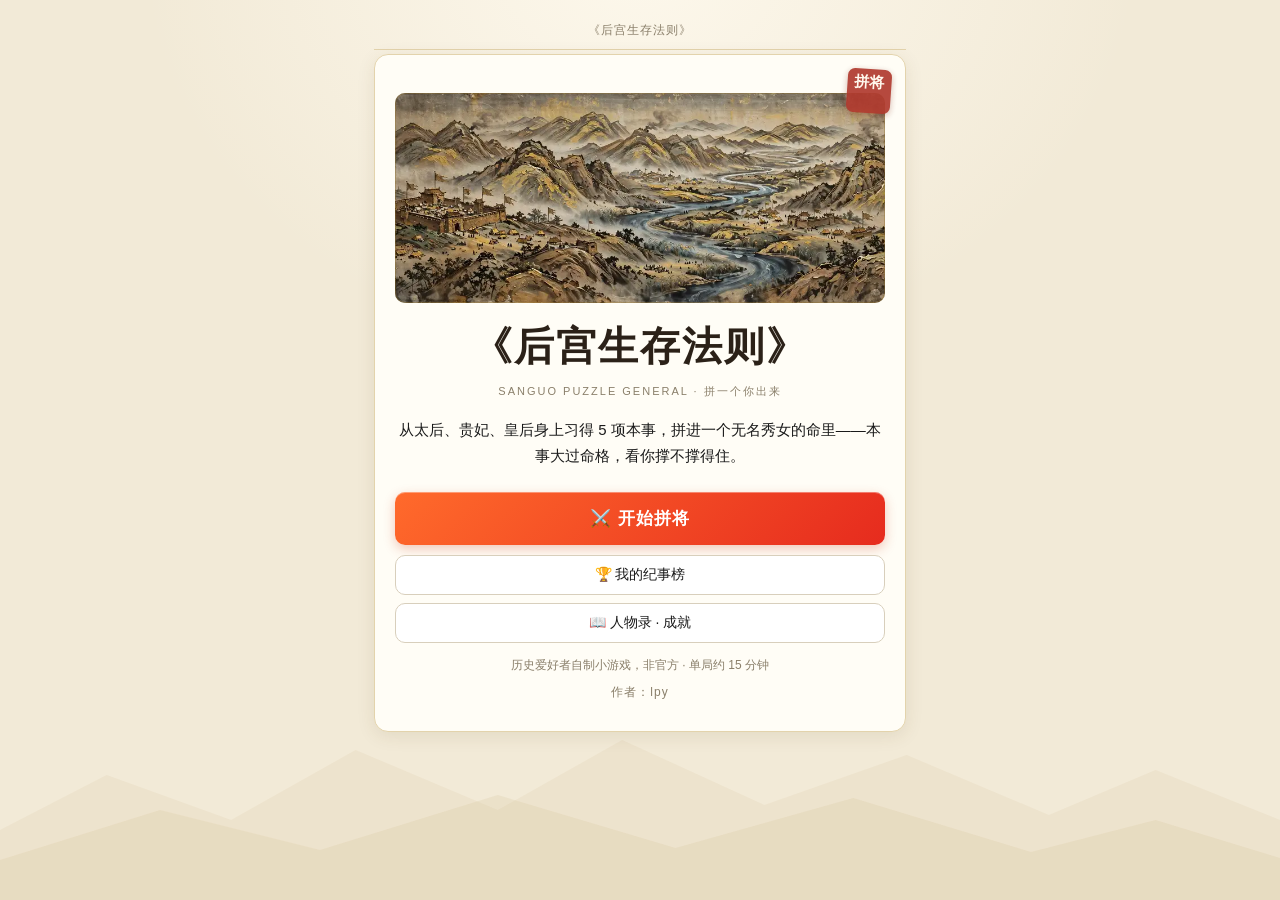
==== palace/index.html @ d4890fef "palace: 后宫生存法则小红书版预览入库" ====
<!DOCTYPE html>
<html lang="zh-CN">
<head>
<meta charset="UTF-8">
<meta name="viewport" content="width=device-width, initial-scale=1, viewport-fit=cover">
<title>《后宫生存法则》· 三国版</title>
<style>
/* 《后宫生存法则》· 三国版 —— style.css（色值依任务书 §1 锁死） */
* { box-sizing: border-box; margin: 0; padding: 0; }
body { background: #F7F1E5; color: #1A1A1A; font-family: -apple-system, "PingFang SC", "Microsoft YaHei", sans-serif; }
.wrap { max-width: 560px; margin: 0 auto; padding: 16px 14px 48px; }
.hidden { display: none !important; }
.progress { text-align: center; font-size: 12px; color: #8a7f6a; padding: 6px 0 12px; letter-spacing: 1px; }
.card { background: #FFFFFF; border-radius: 14px; padding: 20px 18px; margin-bottom: 14px; box-shadow: 0 2px 10px rgba(26,26,26,.06); }
h2 { font-size: 19px; margin-bottom: 8px; }
h3 { font-size: 15px; margin-bottom: 8px; }
.hint { font-size: 13px; color: #8a7f6a; margin-bottom: 12px; }
.btn-primary { background: linear-gradient(135deg,#FF6A2B,#E62B1E); color: #fff; border: none; border-radius: 10px; padding: 12px 18px; font-size: 15px; font-weight: 700; cursor: pointer; width: 100%; }
.btn-primary:disabled { opacity: .4; cursor: not-allowed; }
.btn-big { padding: 15px 18px; font-size: 17px; }
.btn-ghost { background: #fff; color: #1A1A1A; border: 1.5px solid #d8cfbc; border-radius: 10px; padding: 10px 14px; font-size: 14px; cursor: pointer; }
.btn-ghost:disabled { opacity: .4; cursor: not-allowed; }
.btn-ghost.on { border-color: #E62B1E; color: #E62B1E; background: #fff5ef; font-weight: 700; }

/* 首页 */
.hero { text-align: center; padding: 38px 20px 30px; }
.hero-title { font-size: 34px; font-weight: 900; letter-spacing: 2px; }
.hero-sub { font-size: 11px; color: #8a7f6a; letter-spacing: 2px; margin: 10px 0 18px; }
.hero-tag { font-size: 15px; line-height: 1.7; margin-bottom: 24px; }
.hero-note { font-size: 12px; color: #8a7f6a; margin-top: 14px; }
.byline { text-align: center; font-size: 12px; color: #8a7f6a; letter-spacing: 1px; margin-top: 10px; }

/* 设定卡片 */
.card-list { display: flex; flex-direction: column; gap: 10px; }
.pick-card { text-align: left; background: #fdfaf3; border: 2px solid #e7ddc8; border-radius: 12px; padding: 13px 14px; cursor: pointer; width: 100%; }
.pick-card.active { border-color: #E62B1E; background: #fff5ef; }
.pick-name { font-size: 16px; font-weight: 800; }
.pick-desc { font-size: 13px; color: #6d6350; margin-top: 3px; line-height: 1.5; }
#btn-to-draft { margin-top: 2px; }

/* 习技 */
.draft-head { display: flex; justify-content: space-between; align-items: baseline; }
.draft-count { font-size: 13px; color: #8a7f6a; }
.faction-name { font-size: 15px; font-weight: 700; margin: 8px 0 10px; }
.people-grid { display: grid; grid-template-columns: 1fr 1fr; gap: 10px; }
.person-card { text-align: left; background: #fdfaf3; border: 2px solid #e7ddc8; border-radius: 12px; padding: 12px; cursor: pointer; }
.person-card.active { border-color: #E62B1E; background: #fff5ef; }
.person-card.tier-top { border-color: #C9A227; background: #fffbe8; }
.person-name { font-size: 17px; font-weight: 800; }
.person-meta { font-size: 12px; color: #6d6350; margin-top: 2px; }
.attr-grid { display: grid; grid-template-columns: repeat(4, 1fr); gap: 8px; margin-top: 12px; }
.attr-btn { background: #fdfaf3; border: 1.5px solid #e7ddc8; border-radius: 10px; padding: 9px 4px; cursor: pointer; text-align: center; }
.attr-btn:disabled { opacity: .35; cursor: not-allowed; }
.attr-btn .a-name { font-size: 12px; color: #6d6350; }
.attr-btn .a-val { font-size: 18px; font-weight: 800; }
.attr-btn .a-val.warn { color: #E62B1E; }
.mine-panel { margin: 10px 0 14px; background: #fdfaf3; border: 1.5px dashed #d8cfbc; border-radius: 12px; padding: 12px; }
.mine-title { font-size: 13px; font-weight: 700; color: #6d6350; }
.mine-panel .attr-grid { margin-top: 8px; }
.attr-cell.empty { opacity: .45; }
.draft-foot { margin-top: 14px; }
.locked-line { margin-top: 12px; font-size: 12.5px; color: #6d6350; line-height: 1.8; }

/* 揭幕 */
.unveil-title { font-size: 28px; font-weight: 900; text-align: center; margin: 8px 0 4px; }
.unveil-lines { text-align: center; font-size: 14px; color: #6d6350; line-height: 1.9; margin-bottom: 8px; }
.unveil-lines b { color: #E62B1E; }
.attr-cell { background: #fdfaf3; border: 1.5px solid #e7ddc8; border-radius: 10px; padding: 9px 4px; text-align: center; }
.attr-cell .a-name { font-size: 12px; color: #6d6350; }
.attr-cell .a-val { font-size: 18px; font-weight: 800; }
#btn-to-chapters { margin-top: 16px; }

/* 章节 */
.resbar { display: flex; gap: 8px; flex-wrap: wrap; margin-bottom: 12px; }
.resbar .res { background: #fff; border-radius: 999px; padding: 6px 12px; font-size: 13px; font-weight: 700; box-shadow: 0 1px 4px rgba(26,26,26,.06); }
.resbar .res.warn { color: #E62B1E; }
.ch-head { display: flex; align-items: baseline; gap: 10px; }
.ch-head span { font-size: 13px; color: #8a7f6a; }
.ch-brief { font-size: 15px; line-height: 1.7; margin: 8px 0 14px; }
.ch-brief .deduct { display: block; font-size: 12.5px; color: #8a7f6a; margin-top: 6px; }
.opt-list { display: flex; flex-direction: column; gap: 10px; }
.opt-btn { text-align: left; background: #fdfaf3; border: 2px solid #e7ddc8; border-radius: 12px; padding: 13px 14px; cursor: pointer; font-size: 15px; width: 100%; }
.opt-btn:hover { border-color: #FF6A2B; }
.opt-btn .opt-sub { display: block; font-size: 12.5px; color: #8a7f6a; margin-top: 4px; }
.ch-result { margin-top: 6px; font-size: 15px; line-height: 1.7; }
.ch-result .r-head { font-weight: 800; margin-bottom: 6px; }
.ch-result .r-bio { color: #4c4433; }
.ch-result .r-after { font-size: 13px; color: #8a7f6a; margin: 8px 0 12px; }
.biog-list p { font-size: 13.5px; line-height: 1.75; color: #4c4433; margin-bottom: 4px; }
.biog-list p b { color: #1A1A1A; }

/* 结局 */
.ending-card { text-align: center; padding: 30px 20px; }
.ending-name { font-size: 30px; font-weight: 900; }
.ending-quote { font-size: 15px; color: #6d6350; margin: 10px 0 4px; }
.ending-stats { font-size: 14px; line-height: 2; color: #4c4433; margin: 10px 0; }
.ending-score { font-size: 21px; font-weight: 900; color: #E62B1E; margin-bottom: 18px; }

/* 海报 */
.poster { padding: 26px 20px; }
.poster-head { font-size: 20px; font-weight: 900; text-align: center; letter-spacing: 1px; }
.poster-sub { text-align: center; font-size: 13px; color: #6d6350; margin: 10px 0 16px; line-height: 1.8; }
.poster-body p { font-size: 14.5px; line-height: 1.85; margin-bottom: 7px; }
.poster-ending { font-size: 16px; font-weight: 800; margin-top: 14px; }
.poster-score { font-size: 19px; font-weight: 900; color: #E62B1E; margin-top: 6px; }
.poster-share { font-size: 12.5px; color: #8a7f6a; background: #fdfaf3; border-radius: 10px; padding: 10px 12px; margin-top: 16px; line-height: 1.7; }
.poster-actions { display: flex; gap: 10px; margin-top: 14px; }
.poster-actions .btn-primary { flex: 1.4; }
.poster-actions .btn-ghost { flex: 1; }
.copied { text-align: center; font-size: 13px; color: #E62B1E; margin-top: 10px; }

/* v2：评级与战报分段 */
.grade { display: inline-block; font-size: 10px; font-weight: 800; color: #E62B1E; background: #fff0e8; border-radius: 5px; padding: 1px 5px; margin-left: 4px; vertical-align: 2px; }
.a-grade { font-size: 10.5px; font-weight: 800; color: #E62B1E; }
.person-top { font-size: 12px; color: #4c4433; margin-top: 5px; line-height: 1.6; }
.opt-preview { display: block; font-size: 12px; color: #4c4433; margin-top: 4px; }
.ch-checks { display: block; font-size: 12.5px; color: #6d6350; margin-top: 6px; }
.reveal { opacity: 0; transform: translateY(4px); transition: opacity .35s ease, transform .35s ease; }
.reveal.on { opacity: 1; transform: none; }

/* 事件弹窗 */
.modal { position: fixed; inset: 0; background: rgba(26,26,26,.45); display: flex; align-items: center; justify-content: center; padding: 18px; z-index: 50; }
.modal-inner { background: #fff; border-radius: 16px; padding: 22px 18px; max-width: 520px; width: 100%; max-height: 86vh; overflow-y: auto; }
.modal-title { font-size: 20px; font-weight: 900; margin-bottom: 8px; }
.ev-story { font-size: 14.5px; line-height: 1.75; }
.ev-focus { font-size: 13px; color: #8a7f6a; margin: 8px 0 14px; }
.ev-result { font-size: 14.5px; line-height: 1.75; white-space: pre-line; }
#btn-ev-close { margin-top: 14px; }

/* ---------- v4 视觉：头像精灵图 + 宣纸水墨 ---------- */
.avatar { display: block; width: 62%; aspect-ratio: 3 / 4; border-radius: 8px; margin: 0 auto 8px;
  background-image: url("./assets/avatar-sprite-2.webp");
  background-size: 600% 500%; background-repeat: no-repeat; background-color: #e9dfc9;
  box-shadow: inset 0 0 0 1px rgba(146, 116, 48, .45); }
.avatar.b2 { background-image: url("./assets/avatar-sprite-2.webp"); background-size: 600% 500%; }
.avatar.med { width: 60px; margin: 0 auto 10px; }
.people-grid { align-items: start; }
body { background: #F7F1E5 radial-gradient(ellipse at 50% -10%, #fdf8ec 0%, rgba(253,248,236,0) 55%); }
.hero-title, h2, .ch-head h2, .person-name, .pick-name { font-family: "Noto Serif SC", "Songti SC", "STSong", "SimSun", serif; }
.card { border: 1px solid #eadfc6; }
.ch-art { width: 100%; aspect-ratio: 16 / 9; border-radius: 10px; margin-bottom: 12px;
  background-size: cover; background-position: center; background-color: #e9dfc9;
  box-shadow: inset 0 0 0 1px rgba(146, 116, 48, .35); }

/* ---------- v4.1 视觉优化：山水之间 ---------- */
body { background-color: #f2ead7; background-image: radial-gradient(ellipse at 50% -10%, #fdf8ec 0%, rgba(253,248,236,0) 55%); background-repeat: no-repeat; background-position: top center; background-size: 100% 60%; }
body::after { content: ''; position: fixed; left: 0; right: 0; bottom: 0; height: 220px; z-index: -1; pointer-events: none; background: url("data:image/svg+xml,%3Csvg xmlns='http://www.w3.org/2000/svg' width='1440' height='220' viewBox='0 0 1440 220' preserveAspectRatio='none'%3E%3Cpath d='M0 220 L0 150 L120 95 L260 140 L400 70 L560 130 L700 60 L860 125 L1020 75 L1180 135 L1300 90 L1440 140 L1440 220 Z' fill='%23d9c9a3' fill-opacity='0.20'/%3E%3Cpath d='M0 220 L0 180 L180 130 L360 170 L560 115 L760 168 L960 118 L1160 172 L1300 140 L1440 178 L1440 220 Z' fill='%23c9b384' fill-opacity='0.16'/%3E%3C/svg%3E") no-repeat bottom center / 100% 220px; }
.card { background: #fffdf6; border: 1px solid #e3d3ac; box-shadow: 0 4px 18px rgba(90, 70, 30, .10); }
.hero { position: relative; overflow: hidden; }
.hero-art { width: 100%; aspect-ratio: 21 / 9; border-radius: 10px; margin-bottom: 16px;
  background-image: url("[data-uri]"); background-size: cover; background-position: center;
  box-shadow: inset 0 0 0 1px rgba(146, 116, 48, .40); }
.seal { position: absolute; top: 14px; right: 14px; width: 44px; height: 44px; padding: 5px;
  background: #b03a2e; color: #fff8ec; font-family: "Noto Serif SC", "Songti SC", serif; font-weight: 900;
  font-size: 15px; line-height: 1.15; text-align: center; border-radius: 7px; transform: rotate(4deg);
  box-shadow: 0 2px 6px rgba(120, 40, 25, .35); opacity: .92; z-index: 2; }
.hero-title { font-size: 40px; color: #2b2118; }
h2 { position: relative; padding-left: 12px; }
h2::before { content: ''; position: absolute; left: 0; top: 3px; bottom: 3px; width: 4px; border-radius: 2px; background: linear-gradient(#c8452c, #C9A227); }
.btn-primary { letter-spacing: 1px; box-shadow: 0 4px 12px rgba(200, 60, 30, .28), inset 0 1px 0 rgba(255,255,255,.35); }
.btn-primary:active { transform: translateY(1px); }
.opt-btn, .person-card, .pick-card { transition: transform .12s ease, box-shadow .12s ease, border-color .12s ease; }
.opt-btn:hover, .person-card:hover, .pick-card:hover { transform: translateY(-1px); box-shadow: 0 5px 14px rgba(90, 70, 30, .13); }
.person-card.tier-top { background: linear-gradient(160deg, #fffbe8, #fdf3d0); }
.resbar .res { border: 1px solid #e7ddc8; background: #fffdf6; }
#screen-chapter .card:first-of-type { position: relative; overflow: hidden; }
#screen-chapter .card:first-of-type::after { content: '戰'; position: absolute; right: -14px; bottom: -38px;
  font-family: "Noto Serif SC", "Songti SC", serif; font-weight: 900; font-size: 170px; line-height: 1;
  color: rgba(146, 116, 48, .055); pointer-events: none; }
.poster { border: 1.5px solid #C9A227; outline: 1px solid rgba(201, 162, 39, .45); outline-offset: -7px; background: #fffdf4; }
.ending-name { font-family: "Noto Serif SC", "Songti SC", serif; color: #8f2d22; letter-spacing: 2px; }
.progress { border-bottom: 1px solid #e3d3ac; padding-bottom: 10px; margin-bottom: 4px; }
.ch-art { box-shadow: inset 0 0 0 1px rgba(146, 116, 48, .40), 0 3px 10px rgba(90, 70, 30, .12); }

/* ===== v5.1 稀有度视觉（炉石式分级：S 金色传说 / A 紫史诗 / B 蓝稀有 / C 普通 / D 黯淡） ===== */
.person-card { position: relative; overflow: hidden; }
.person-card.tier-s { border-color: #d9a514; background: linear-gradient(165deg, #fffdf4, #fbeec3 55%, #f6dd8e); box-shadow: 0 0 0 2px rgba(217,165,20,.5), 0 12px 28px rgba(190,140,20,.35); animation: tierReveal .55s ease both; }
.person-card.tier-s .avatar { box-shadow: 0 0 0 3px #d9a514, 0 0 20px rgba(217,165,20,.6); filter: saturate(1.15); }
.person-card.tier-s::before { content: '传说'; position: absolute; top: 8px; right: 8px; z-index: 2; font-size: 10px; font-weight: 800; letter-spacing: 3px; color: #fff8e1; background: linear-gradient(135deg, #eec44a, #c8891b); padding: 2px 7px 2px 10px; border-radius: 99px; box-shadow: 0 2px 8px rgba(190,140,20,.5); }
.person-card.tier-s::after { content: ''; position: absolute; inset: 0; pointer-events: none; background: linear-gradient(115deg, transparent 32%, rgba(255,255,255,.55) 49%, transparent 64%); background-size: 260% 100%; animation: tierShine 1.5s ease-out .35s 1 both; }
.person-card.tier-a { border-color: #8e6cc8; background: linear-gradient(165deg, #fdfaff, #eee5fb); box-shadow: 0 0 0 1px rgba(142,108,200,.4), 0 9px 22px rgba(110,80,180,.2); }
.person-card.tier-a .avatar { box-shadow: 0 0 0 2px #8e6cc8, 0 0 12px rgba(142,108,200,.4); filter: saturate(1.06); }
.person-card.tier-a::before { content: '史诗'; position: absolute; top: 8px; right: 8px; z-index: 2; font-size: 10px; font-weight: 800; letter-spacing: 3px; color: #f6f0ff; background: linear-gradient(135deg, #a582dd, #7757b8); padding: 2px 7px 2px 10px; border-radius: 99px; }
.person-card.tier-b { border-color: #7d9fc4; background: linear-gradient(165deg, #fbfdff, #e7f0fa); }
.person-card.tier-b .avatar { box-shadow: 0 0 0 2px rgba(125,159,196,.75); }
.person-card.tier-d { border-color: #ddd6c6; background: #f4f0e6; }
.person-card.tier-d .avatar { filter: saturate(.7) brightness(.98); }
.person-card.tier-d .person-meta, .person-card.tier-d .person-top { opacity: .78; }
.tier-s .avatar.med { box-shadow: 0 0 0 3px #d9a514, 0 0 20px rgba(217,165,20,.6); }
.tier-a .avatar.med { box-shadow: 0 0 0 2px #8e6cc8, 0 0 12px rgba(142,108,200,.4); }
@keyframes tierReveal { 0% { transform: scale(.93); } 55% { transform: scale(1.025); } 100% { transform: scale(1); } }
@keyframes tierShine { 0% { background-position: 130% 0; } 45% { background-position: -130% 0; } 100% { background-position: -130% 0; } }
@font-face{font-family:'PosterBrush';src:url(./poster-brush.woff2) format('woff2') format('woff2');font-weight:400;font-display:swap;}
</style>
</head>
<body>
<div class="wrap">
  <div class="progress" id="progress">《后宫生存法则》</div>
  <!-- 性能预热：首页停留时先解码两张头像精灵图，进习技首批不再卡顿（2px 透明，不可见） -->
  <div aria-hidden="true" style="position:absolute;left:0;bottom:0;width:2px;height:2px;opacity:0;overflow:hidden;pointer-events:none;"><div class="avatar"></div><div class="avatar b2"></div></div>

  <!-- 首页 -->
  <section id="screen-home" class="screen">
    <div class="card hero">
      <div class="hero-art"></div>
      <span class="seal">拼将</span>
      <h1 class="hero-title">《后宫生存法则》</h1>
      <div class="hero-sub">SANGUO PUZZLE GENERAL · 拼一个你出来</div>
      <p class="hero-tag">从太后、贵妃、皇后身上习得 5 项本事，拼进一个无名秀女的命里——本事大过命格，看你撑不撑得住。</p>
      <button class="btn-primary btn-big" id="btn-start">⚔️ 开始拼将</button>
      <button class="btn-primary btn-big hidden" id="btn-continue" style="margin-top:10px;background:linear-gradient(180deg,#8a6d1f,#6d5518);">▶ 继续上局</button>
      <div class="hero-note hidden" id="save-info"></div>
      <button class="btn-ghost" id="btn-records" style="width:100%;margin-top:10px;">🏆 我的纪事榜</button>
      <button class="btn-ghost" id="btn-gallery" style="width:100%;margin-top:8px;">📖 人物录 · 成就</button>
      <div class="hero-note">历史爱好者自制小游戏，非官方 · 单局约 15 分钟</div>
      <div class="byline">作者：lpy</div>
    </div>
  </section>

  <!-- 设定：路线 + 出身 -->
  <section id="screen-setup" class="screen hidden">
    <div class="card">
      <h2>一、选你的路线</h2>
      <p class="hint">路线决定习技时的衰减与命运值权重。</p>
      <div id="route-list" class="card-list"></div>
    </div>
    <div class="card">
      <h2>二、选你的出身</h2>
      <p class="hint">出身给你初始修正与二级数值起点。</p>
      <div id="origin-list" class="card-list"></div>
    </div>
    <button class="btn-primary btn-big" id="btn-to-draft" disabled>开始习技 →</button>
  </section>

  <!-- 习技 -->
  <section id="screen-draft" class="screen hidden">
    <div class="card">
      <div class="draft-head">
        <h2 id="draft-title">习技</h2>
        <div class="draft-count" id="draft-count">已夺 0 / 12</div>
      </div>
      <div id="draft-mine" class="mine-panel"></div>
      <div id="draft-stage"></div>
      <div class="draft-foot">
        <button class="btn-ghost" id="btn-swap">🔀 换一批（剩 3 次）</button>
        <button class="btn-ghost hidden" id="btn-ad-swap">📺 看广告换一批</button>
        <button class="btn-ghost hidden" id="btn-ad-tianming">📺 时运临身（看广告，本批贵人云集）</button>
      </div>
      <div class="copied hidden" id="ad-toast">已获得 1 次换一批</div>
      <div id="draft-locked" class="locked-line"></div>
    </div>
  </section>

  <!-- 揭幕 -->
  <section id="screen-unveil" class="screen hidden">
    <div class="card">
      <h2>拼将完成</h2>
      <div class="unveil-title" id="unveil-title"></div>
      <div class="unveil-lines" id="unveil-lines"></div>
      <div class="attr-grid" id="unveil-attrs"></div>
      <button class="btn-primary btn-big" id="btn-to-chapters">投身乱世 · 开始二十章 →</button>
    </div>
  </section>

  <!-- 章节 -->
  <section id="screen-chapter" class="screen hidden">
    <div class="resbar" id="ch-resbar"></div>
    <div class="hero-note hidden" id="ch-fate" style="margin:0 4px 10px;"></div>
    <div class="card">
      <div id="ch-art" class="ch-art hidden"></div>
      <div class="ch-head"><span id="ch-num"></span><h2 id="ch-name"></h2></div>
      <p class="ch-brief" id="ch-brief"></p>
      <button class="btn-ghost hidden" id="btn-gamble" style="width:100%; margin-bottom:10px;"></button>
      <button class="btn-ghost hidden" id="btn-ad-jinnang" style="width:100%; margin-bottom:10px;">📺 看广告·请香囊（判定更稳）</button>
      <div class="copied hidden" id="ch-ad-toast"></div>
      <div id="ch-options" class="opt-list"></div>
      <div id="ch-result" class="ch-result hidden">
        <div id="ch-result-text"></div>
        <button class="btn-ghost hidden" id="btn-ad-rewind" style="width:100%; margin-bottom:10px;">📺 看广告·改命（回到这次抉择之前）</button>
        <button class="btn-primary" id="btn-chapter-next">继续 →</button>
      </div>
    </div>
    <div class="card">
      <h3>此人判词（已写）</h3>
      <div id="ch-biogs" class="biog-list"></div>
    </div>
  </section>

  <!-- 结局 -->
  <section id="screen-ending" class="screen hidden">
    <div class="card ending-card">
      <div class="ending-name" id="ending-name"></div>
      <div class="ending-quote" id="ending-quote"></div>
      <div class="ending-stats" id="ending-stats"></div>
      <div class="ending-score" id="ending-score"></div>
      <button class="btn-primary btn-big" id="btn-to-poster">看《此人判词》→</button>
      <button class="btn-ghost" id="btn-records-ending" style="width:100%;margin-top:10px;">🏆 看我的纪事榜</button>
    </div>
  </section>

  <!-- 海报 -->
  <section id="screen-poster" class="screen hidden">
    <div class="card poster">
      <div class="poster-head">《后宫生存法则》· 此人判词</div>
      <div class="poster-nick hidden" id="poster-nick" style="text-align:center;color:#8a6d1f;font-size:14px;margin-top:2px;"></div>
      <div class="poster-sub" id="poster-sub"></div>
      <div class="poster-body" id="poster-biogs"></div>
      <div class="poster-ending" id="poster-ending"></div>
      <div class="poster-score" id="poster-score"></div>
      <div class="poster-share" id="poster-share"></div>
      <img id="poster-bg-img" src="[data-uri]" style="display:none" alt="">
      <canvas id="poster-canvas" width="720" height="960" style="width:100%;border-radius:10px;margin-top:12px;display:block;"></canvas>
      <div class="poster-actions">
        <button class="btn-primary" id="btn-copy">发帖分享</button>
        <button class="btn-ghost" id="btn-records-poster">纪事榜</button>
        <button class="btn-ghost" id="btn-restart">再拼一个</button>
      </div>
      <div class="copied hidden" id="poster-copied">已选中，长按即可复制</div>
      <div class="byline">作者：lpy</div>
    </div>
  </section>

  <!-- 我的纪事榜（v5.7 本地榜：每局一记，按命运评分排名） -->
  <section id="screen-records" class="screen hidden">
    <div class="card">
      <h2>🏆 我的纪事榜</h2>
      <p class="hint" id="records-summary"></p>
      <div id="records-list"></div>
      <button class="btn-primary btn-big" id="btn-records-back" style="margin-top:12px;">← 返回首页</button>
      <button class="btn-ghost" id="btn-records-gallery" style="width:100%;margin-top:8px;">📖 人物录 · 成就</button>
      <button class="btn-ghost" id="btn-records-clear" style="width:100%;margin-top:8px;">清空全部记录</button>
    </div>
  </section>

  <!-- 人物录 · 成就（v5.8 收集层） -->
  <section id="screen-gallery" class="screen hidden">
    <div class="card">
      <h2>📜 结局谱 <span class="hint" id="gal-endings-count"></span></h2>
      <div id="gal-endings" style="display:grid;grid-template-columns:1fr 1fr;gap:8px;"></div>
    </div>
    <div class="card">
      <h2>🏆 成就 <span class="hint" id="gal-ach-count"></span></h2>
      <div id="gal-ach"></div>
    </div>
    <div class="card">
      <h2>👥 宫中人物录 <span class="hint" id="gal-people-count"></span></h2>
      <div id="gal-person-detail"></div>
      <div id="gal-people"></div>
    </div>
    <button class="btn-primary btn-big" id="btn-gallery-back" style="width:100%;">← 返回首页</button>
  </section>
</div>

<div id="g-toast" class="hidden" style="position:fixed;top:14px;left:50%;transform:translateX(-50%);z-index:99;background:#2b2118;color:#f3e2ac;padding:10px 18px;border-radius:999px;border:1px solid #C9A227;font-size:14px;box-shadow:0 4px 18px rgba(0,0,0,.35);white-space:nowrap;"></div>

<!-- 事件弹窗 -->
<div id="event-modal" class="modal hidden">
  <div class="modal-inner">
    <div class="modal-title" id="ev-title"></div>
    <p class="ev-story" id="ev-story"></p>
    <p class="ev-focus" id="ev-focus"></p>
    <div id="ev-options" class="opt-list"></div>
    <div id="ev-result" class="ev-result hidden"></div>
    <button class="btn-primary hidden" id="btn-ev-close">继续 →</button>
  </div>
</div>

<script src="./xhs-bridge.js"></script>
<script src="./data.js"></script>
<script src="./events.js"></script>
<script src="./app.js"></script>

</body>
</html>
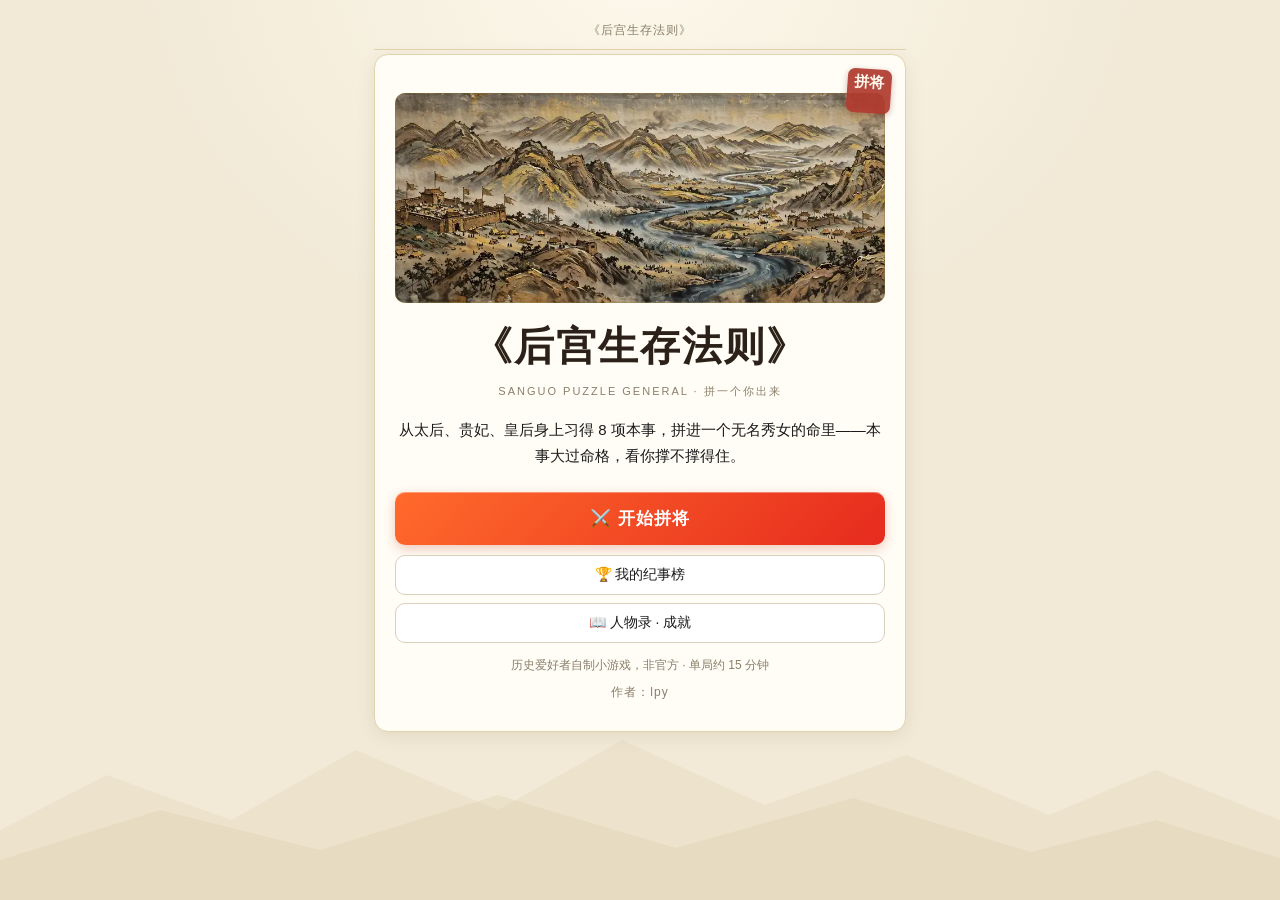
==== commit 22364018: "palace: 加厚版（八维+小传+章节图+事件扩容）" ====
--- a/palace/index.html
+++ b/palace/index.html
@@ -3,9 +3,9 @@
 <head>
 <meta charset="UTF-8">
 <meta name="viewport" content="width=device-width, initial-scale=1, viewport-fit=cover">
-<title>《后宫生存法则》· 三国版</title>
+<title>《后宫生存法则》· 宫廷版</title>
 <style>
-/* 《后宫生存法则》· 三国版 —— style.css（色值依任务书 §1 锁死） */
+/* 《后宫生存法则》· 宫廷版 —— style.css（色值依任务书 §1 锁死） */
 * { box-sizing: border-box; margin: 0; padding: 0; }
 body { background: #F7F1E5; color: #1A1A1A; font-family: -apple-system, "PingFang SC", "Microsoft YaHei", sans-serif; }
 .wrap { max-width: 560px; margin: 0 auto; padding: 16px 14px 48px; }
@@ -206,7 +206,7 @@
       <span class="seal">拼将</span>
       <h1 class="hero-title">《后宫生存法则》</h1>
       <div class="hero-sub">SANGUO PUZZLE GENERAL · 拼一个你出来</div>
-      <p class="hero-tag">从太后、贵妃、皇后身上习得 5 项本事，拼进一个无名秀女的命里——本事大过命格，看你撑不撑得住。</p>
+      <p class="hero-tag">从太后、贵妃、皇后身上习得 8 项本事，拼进一个无名秀女的命里——本事大过命格，看你撑不撑得住。</p>
       <button class="btn-primary btn-big" id="btn-start">⚔️ 开始拼将</button>
       <button class="btn-primary btn-big hidden" id="btn-continue" style="margin-top:10px;background:linear-gradient(180deg,#8a6d1f,#6d5518);">▶ 继续上局</button>
       <div class="hero-note hidden" id="save-info"></div>
@@ -258,7 +258,7 @@
       <div class="unveil-title" id="unveil-title"></div>
       <div class="unveil-lines" id="unveil-lines"></div>
       <div class="attr-grid" id="unveil-attrs"></div>
-      <button class="btn-primary btn-big" id="btn-to-chapters">投身乱世 · 开始二十章 →</button>
+      <button class="btn-primary btn-big" id="btn-to-chapters">入宫 · 开始十二章 →</button>
     </div>
   </section>
 
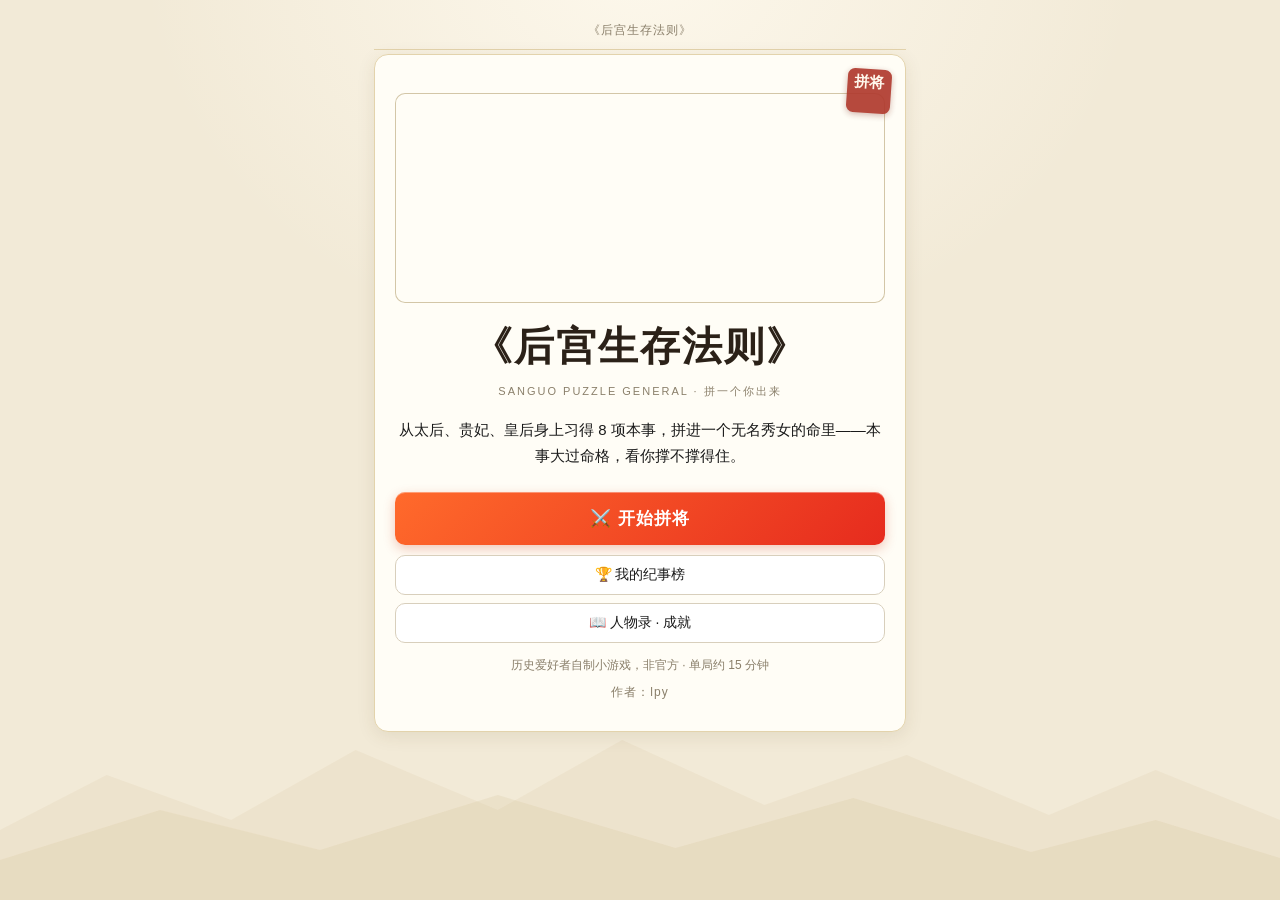
==== commit bd52d971: "palace: 海报判词版+逐章配图" ====
--- a/palace/index.html
+++ b/palace/index.html
@@ -148,7 +148,7 @@
 .card { background: #fffdf6; border: 1px solid #e3d3ac; box-shadow: 0 4px 18px rgba(90, 70, 30, .10); }
 .hero { position: relative; overflow: hidden; }
 .hero-art { width: 100%; aspect-ratio: 21 / 9; border-radius: 10px; margin-bottom: 16px;
-  background-image: url("[data-uri]"); background-size: cover; background-position: center;
+  background-image: url("./assets/hero.webp"); background-size: cover; background-position: center;
   box-shadow: inset 0 0 0 1px rgba(146, 116, 48, .40); }
 .seal { position: absolute; top: 14px; right: 14px; width: 44px; height: 44px; padding: 5px;
   background: #b03a2e; color: #fff8ec; font-family: "Noto Serif SC", "Songti SC", serif; font-weight: 900;
@@ -308,7 +308,7 @@
       <div class="poster-ending" id="poster-ending"></div>
       <div class="poster-score" id="poster-score"></div>
       <div class="poster-share" id="poster-share"></div>
-      <img id="poster-bg-img" src="[data-uri]" style="display:none" alt="">
+      <img id="poster-bg-img" src="[data-uri]" style="display:none" alt="">
       <canvas id="poster-canvas" width="720" height="960" style="width:100%;border-radius:10px;margin-top:12px;display:block;"></canvas>
       <div class="poster-actions">
         <button class="btn-primary" id="btn-copy">发帖分享</button>
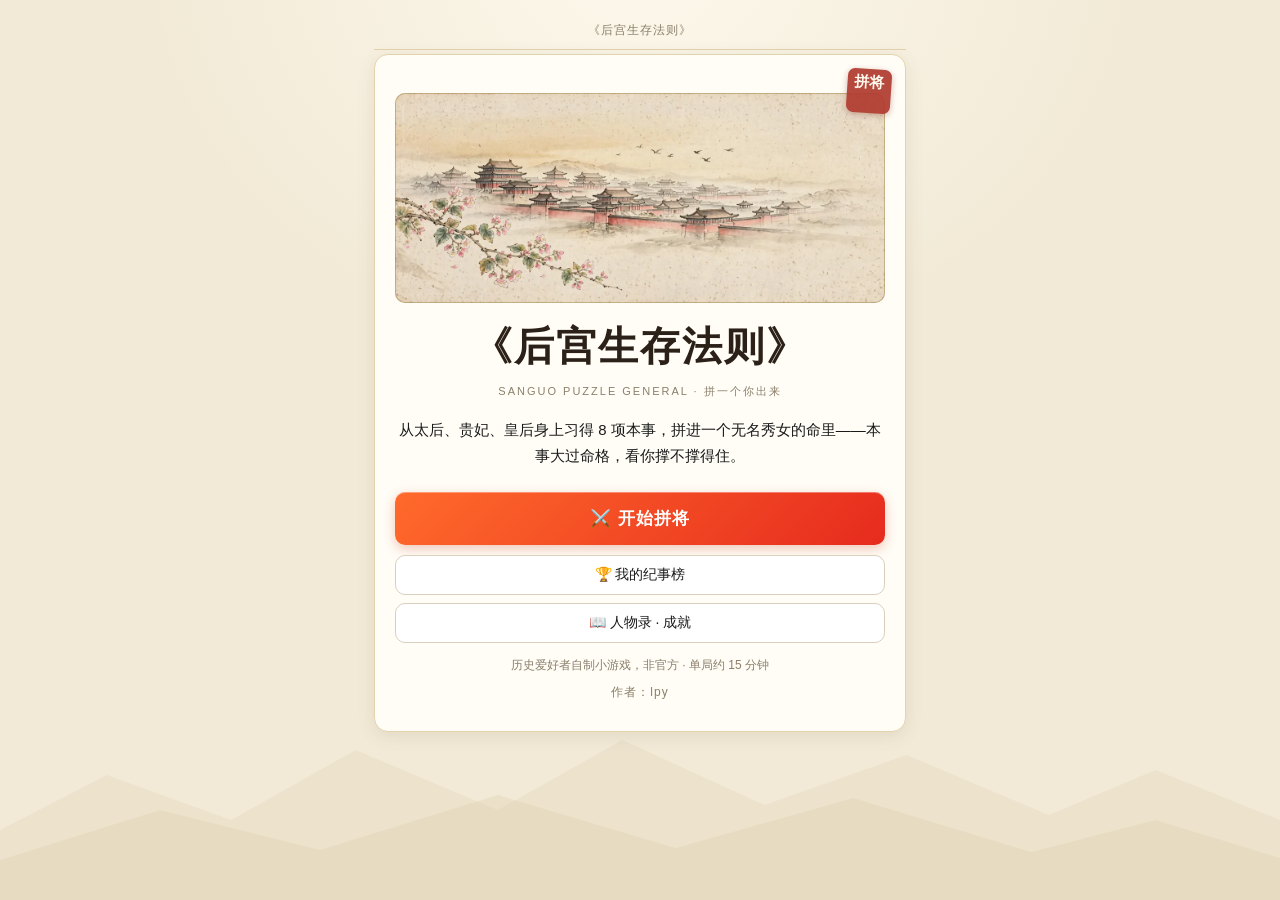
==== commit e43c5578: "palace: 常理复审修正（声望钳零/人脉值/险棋/命运判词）" ====
--- a/palace/index.html
+++ b/palace/index.html
@@ -281,7 +281,7 @@
       </div>
     </div>
     <div class="card">
-      <h3>此人判词（已写）</h3>
+      <h3>命运判词（已写）</h3>
       <div id="ch-biogs" class="biog-list"></div>
     </div>
   </section>
@@ -293,7 +293,7 @@
       <div class="ending-quote" id="ending-quote"></div>
       <div class="ending-stats" id="ending-stats"></div>
       <div class="ending-score" id="ending-score"></div>
-      <button class="btn-primary btn-big" id="btn-to-poster">看《此人判词》→</button>
+      <button class="btn-primary btn-big" id="btn-to-poster">看《命运判词》→</button>
       <button class="btn-ghost" id="btn-records-ending" style="width:100%;margin-top:10px;">🏆 看我的纪事榜</button>
     </div>
   </section>
@@ -301,7 +301,7 @@
   <!-- 海报 -->
   <section id="screen-poster" class="screen hidden">
     <div class="card poster">
-      <div class="poster-head">《后宫生存法则》· 此人判词</div>
+      <div class="poster-head">《后宫生存法则》· 命运判词</div>
       <div class="poster-nick hidden" id="poster-nick" style="text-align:center;color:#8a6d1f;font-size:14px;margin-top:2px;"></div>
       <div class="poster-sub" id="poster-sub"></div>
       <div class="poster-body" id="poster-biogs"></div>
@@ -313,7 +313,7 @@
       <div class="poster-actions">
         <button class="btn-primary" id="btn-copy">发帖分享</button>
         <button class="btn-ghost" id="btn-records-poster">纪事榜</button>
-        <button class="btn-ghost" id="btn-restart">再拼一个</button>
+        <button class="btn-ghost" id="btn-restart">再来一局</button>
       </div>
       <div class="copied hidden" id="poster-copied">已选中，长按即可复制</div>
       <div class="byline">作者：lpy</div>
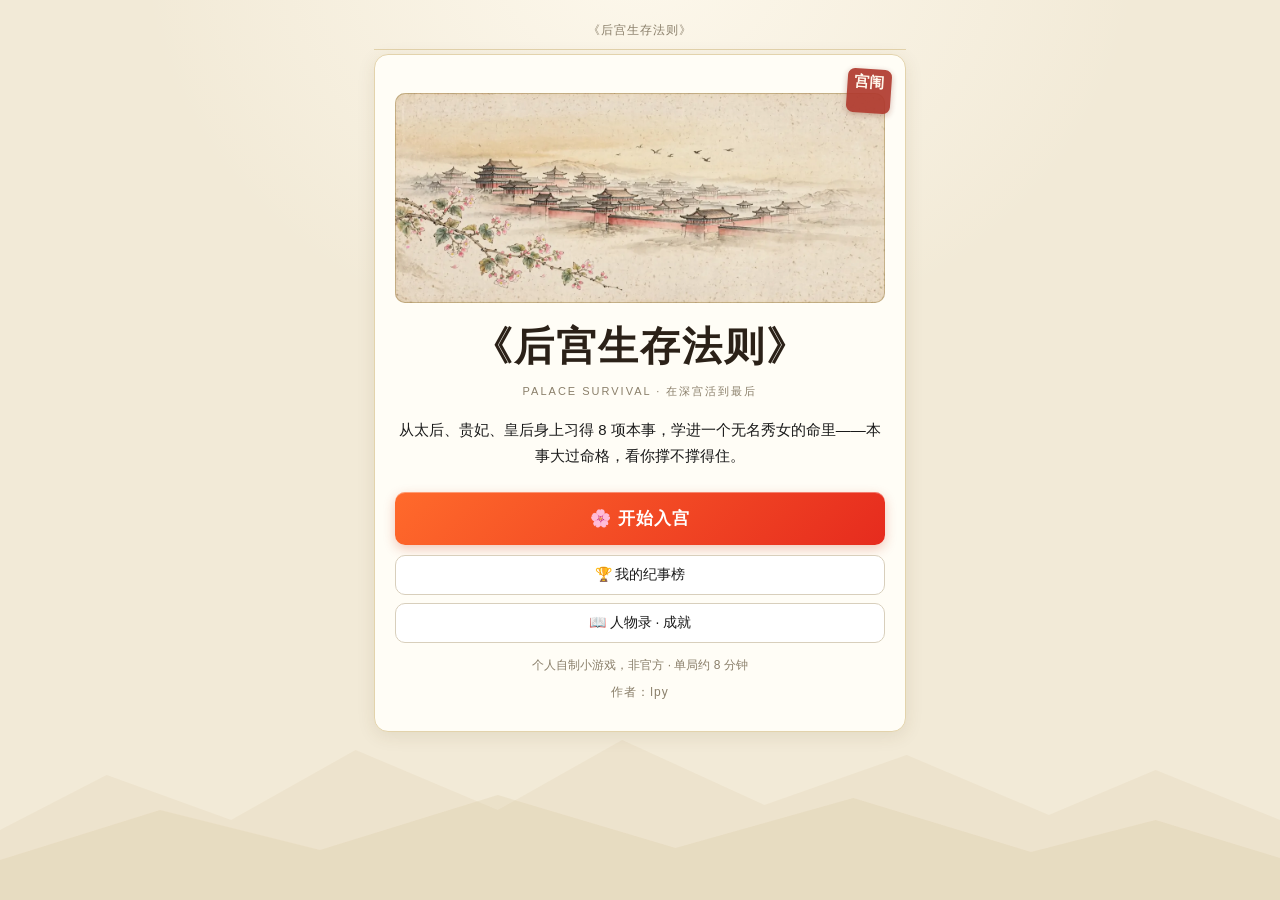
==== commit 19a59532: "palace: 全屏审计修正（拼将清零/宫室/成就名）" ====
--- a/palace/index.html
+++ b/palace/index.html
@@ -203,16 +203,16 @@
   <section id="screen-home" class="screen">
     <div class="card hero">
       <div class="hero-art"></div>
-      <span class="seal">拼将</span>
+      <span class="seal">宫闱</span>
       <h1 class="hero-title">《后宫生存法则》</h1>
-      <div class="hero-sub">SANGUO PUZZLE GENERAL · 拼一个你出来</div>
-      <p class="hero-tag">从太后、贵妃、皇后身上习得 8 项本事，拼进一个无名秀女的命里——本事大过命格，看你撑不撑得住。</p>
-      <button class="btn-primary btn-big" id="btn-start">⚔️ 开始拼将</button>
+      <div class="hero-sub">PALACE SURVIVAL · 在深宫活到最后</div>
+      <p class="hero-tag">从太后、贵妃、皇后身上习得 8 项本事，学进一个无名秀女的命里——本事大过命格，看你撑不撑得住。</p>
+      <button class="btn-primary btn-big" id="btn-start">🌸 开始入宫</button>
       <button class="btn-primary btn-big hidden" id="btn-continue" style="margin-top:10px;background:linear-gradient(180deg,#8a6d1f,#6d5518);">▶ 继续上局</button>
       <div class="hero-note hidden" id="save-info"></div>
       <button class="btn-ghost" id="btn-records" style="width:100%;margin-top:10px;">🏆 我的纪事榜</button>
       <button class="btn-ghost" id="btn-gallery" style="width:100%;margin-top:8px;">📖 人物录 · 成就</button>
-      <div class="hero-note">历史爱好者自制小游戏，非官方 · 单局约 15 分钟</div>
+      <div class="hero-note">个人自制小游戏，非官方 · 单局约 8 分钟</div>
       <div class="byline">作者：lpy</div>
     </div>
   </section>
@@ -254,7 +254,7 @@
   <!-- 揭幕 -->
   <section id="screen-unveil" class="screen hidden">
     <div class="card">
-      <h2>拼将完成</h2>
+      <h2>习技完成</h2>
       <div class="unveil-title" id="unveil-title"></div>
       <div class="unveil-lines" id="unveil-lines"></div>
       <div class="attr-grid" id="unveil-attrs"></div>
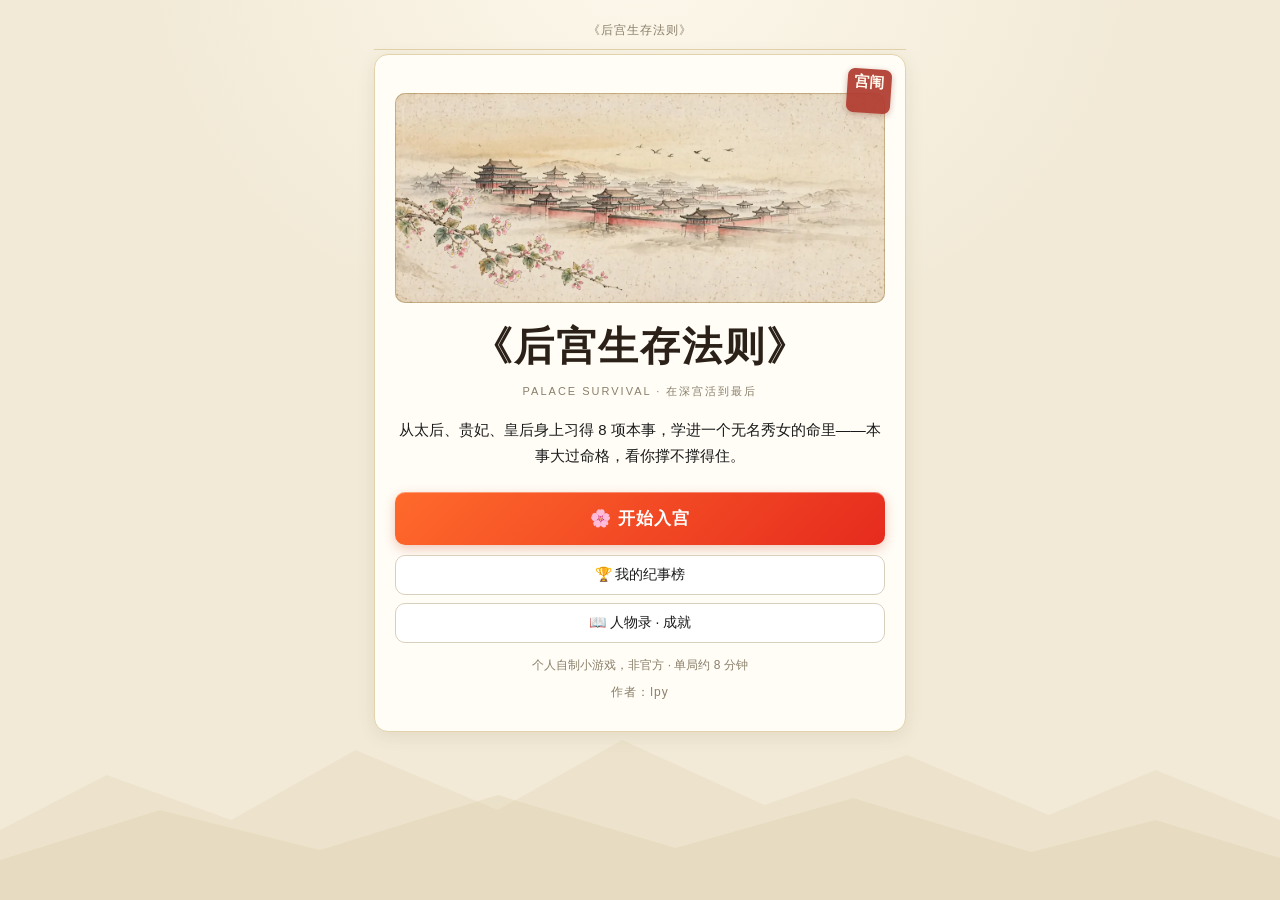
==== commit a84ddca0: "palace: 标题自适应字号+习技批次优先满员宫室" ====
--- a/palace/index.html
+++ b/palace/index.html
@@ -154,7 +154,7 @@
   background: #b03a2e; color: #fff8ec; font-family: "Noto Serif SC", "Songti SC", serif; font-weight: 900;
   font-size: 15px; line-height: 1.15; text-align: center; border-radius: 7px; transform: rotate(4deg);
   box-shadow: 0 2px 6px rgba(120, 40, 25, .35); opacity: .92; z-index: 2; }
-.hero-title { font-size: 40px; color: #2b2118; }
+.hero-title { font-size: clamp(31px, 8.8vw, 40px); color: #2b2118; }
 h2 { position: relative; padding-left: 12px; }
 h2::before { content: ''; position: absolute; left: 0; top: 3px; bottom: 3px; width: 4px; border-radius: 2px; background: linear-gradient(#c8452c, #C9A227); }
 .btn-primary { letter-spacing: 1px; box-shadow: 0 4px 12px rgba(200, 60, 30, .28), inset 0 1px 0 rgba(255,255,255,.35); }
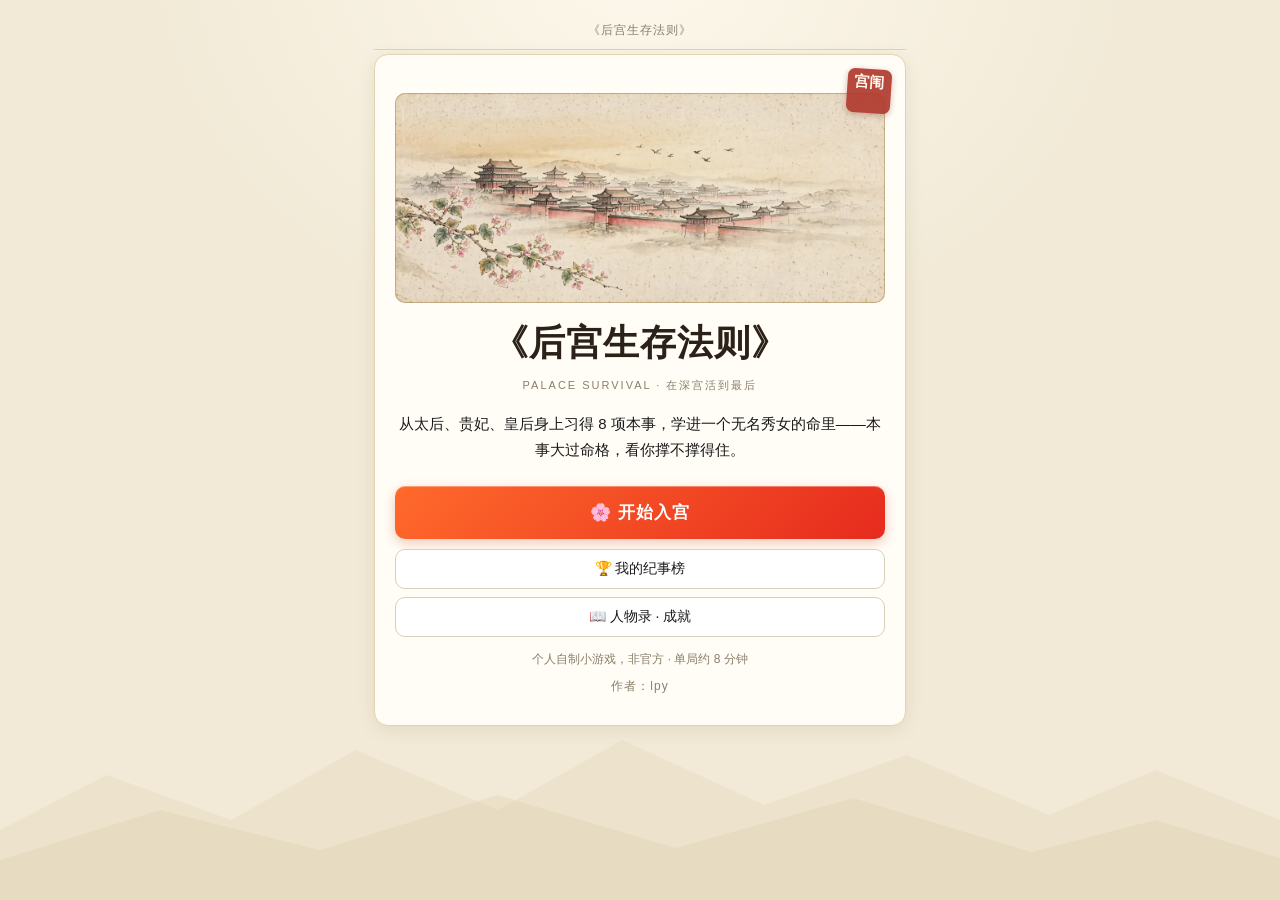
==== commit b1e9d212: "palace: 主标题改不换行+自适应小字号" ====
--- a/palace/index.html
+++ b/palace/index.html
@@ -154,7 +154,7 @@
   background: #b03a2e; color: #fff8ec; font-family: "Noto Serif SC", "Songti SC", serif; font-weight: 900;
   font-size: 15px; line-height: 1.15; text-align: center; border-radius: 7px; transform: rotate(4deg);
   box-shadow: 0 2px 6px rgba(120, 40, 25, .35); opacity: .92; z-index: 2; }
-.hero-title { font-size: clamp(31px, 8.8vw, 40px); color: #2b2118; }
+.hero-title { font-size: clamp(24px, 7.2vw, 36px); letter-spacing: 1px; white-space: nowrap; color: #2b2118; }
 h2 { position: relative; padding-left: 12px; }
 h2::before { content: ''; position: absolute; left: 0; top: 3px; bottom: 3px; width: 4px; border-radius: 2px; background: linear-gradient(#c8452c, #C9A227); }
 .btn-primary { letter-spacing: 1px; box-shadow: 0 4px 12px rgba(200, 60, 30, .28), inset 0 1px 0 rgba(255,255,255,.35); }
@@ -191,6 +191,7 @@
 @keyframes tierReveal { 0% { transform: scale(.93); } 55% { transform: scale(1.025); } 100% { transform: scale(1); } }
 @keyframes tierShine { 0% { background-position: 130% 0; } 45% { background-position: -130% 0; } 100% { background-position: -130% 0; } }
 @font-face{font-family:'PosterBrush';src:url(./poster-brush.woff2) format('woff2') format('woff2');font-weight:400;font-display:swap;}
+html { -webkit-text-size-adjust: 100%; text-size-adjust: 100%; }
 </style>
 </head>
 <body>
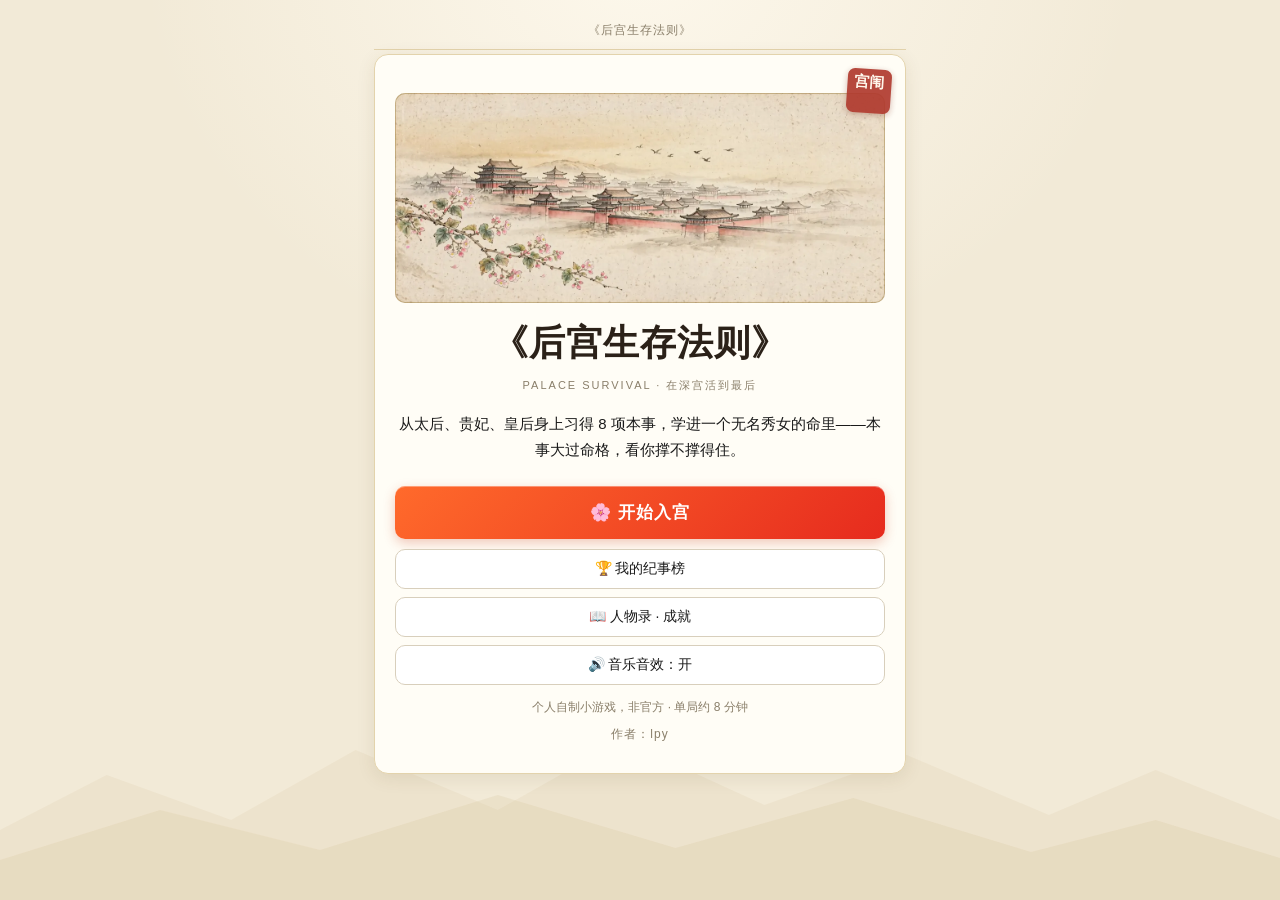
==== commit 8f84a174: "palace: 新增WebAudio合成BGM与点击音效" ====
--- a/palace/index.html
+++ b/palace/index.html
@@ -213,6 +213,7 @@
       <div class="hero-note hidden" id="save-info"></div>
       <button class="btn-ghost" id="btn-records" style="width:100%;margin-top:10px;">🏆 我的纪事榜</button>
       <button class="btn-ghost" id="btn-gallery" style="width:100%;margin-top:8px;">📖 人物录 · 成就</button>
+<button class="btn-ghost" id="btn-sound" style="width:100%;margin-top:8px;">🔊 音乐音效：开</button>
       <div class="hero-note">个人自制小游戏，非官方 · 单局约 8 分钟</div>
       <div class="byline">作者：lpy</div>
     </div>
